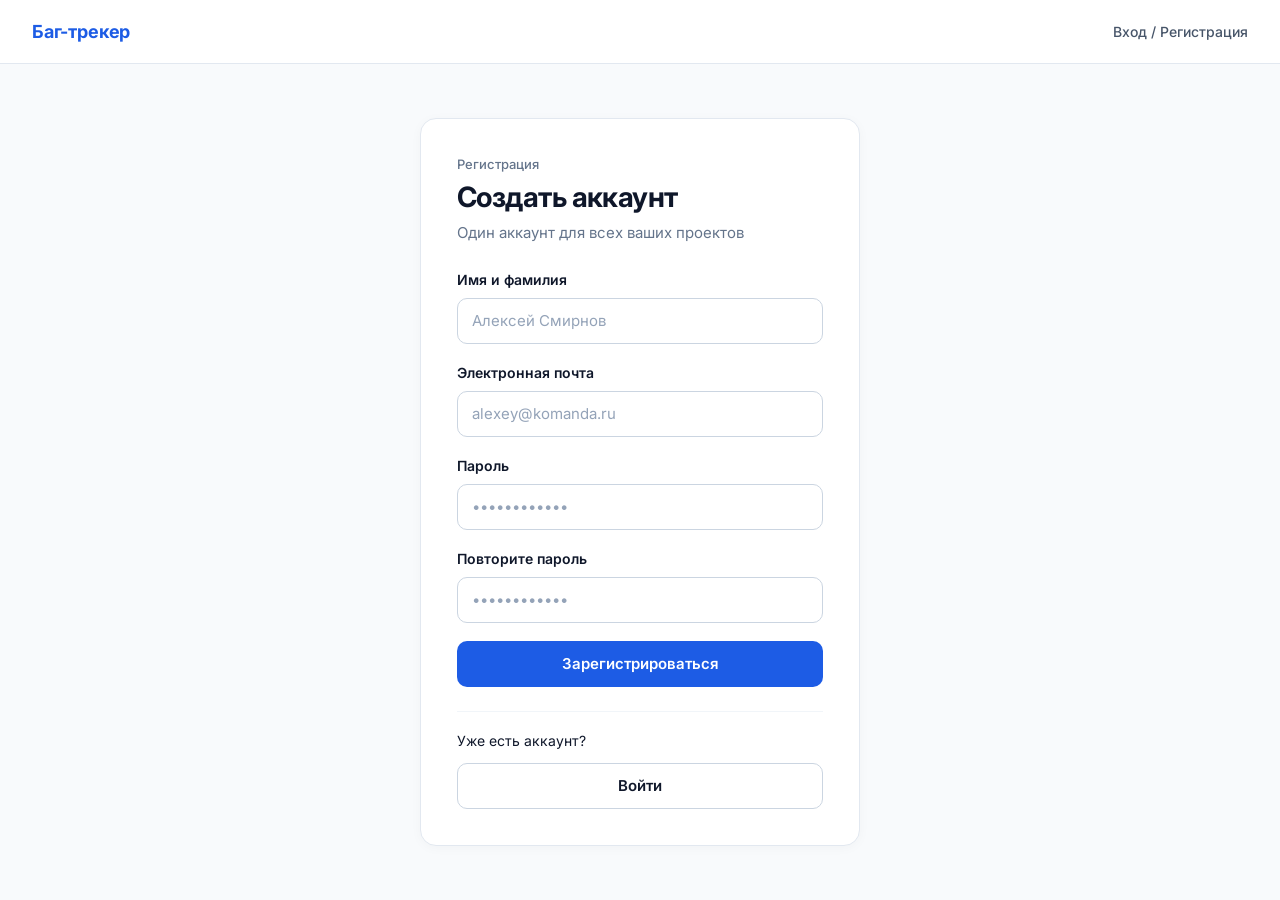
==== frontend/index.html @ e82fd739 "add general css + register page" ====
<!DOCTYPE html>
<html lang="ru">
<head>
  <meta charset="UTF-8" />
  <meta http-equiv="refresh" content="0; url=register.html" />
  <title>Баг-трекер</title>
</head>
<body>
  <script>
    window.location.replace('register.html');
  </script>
</body>
</html>
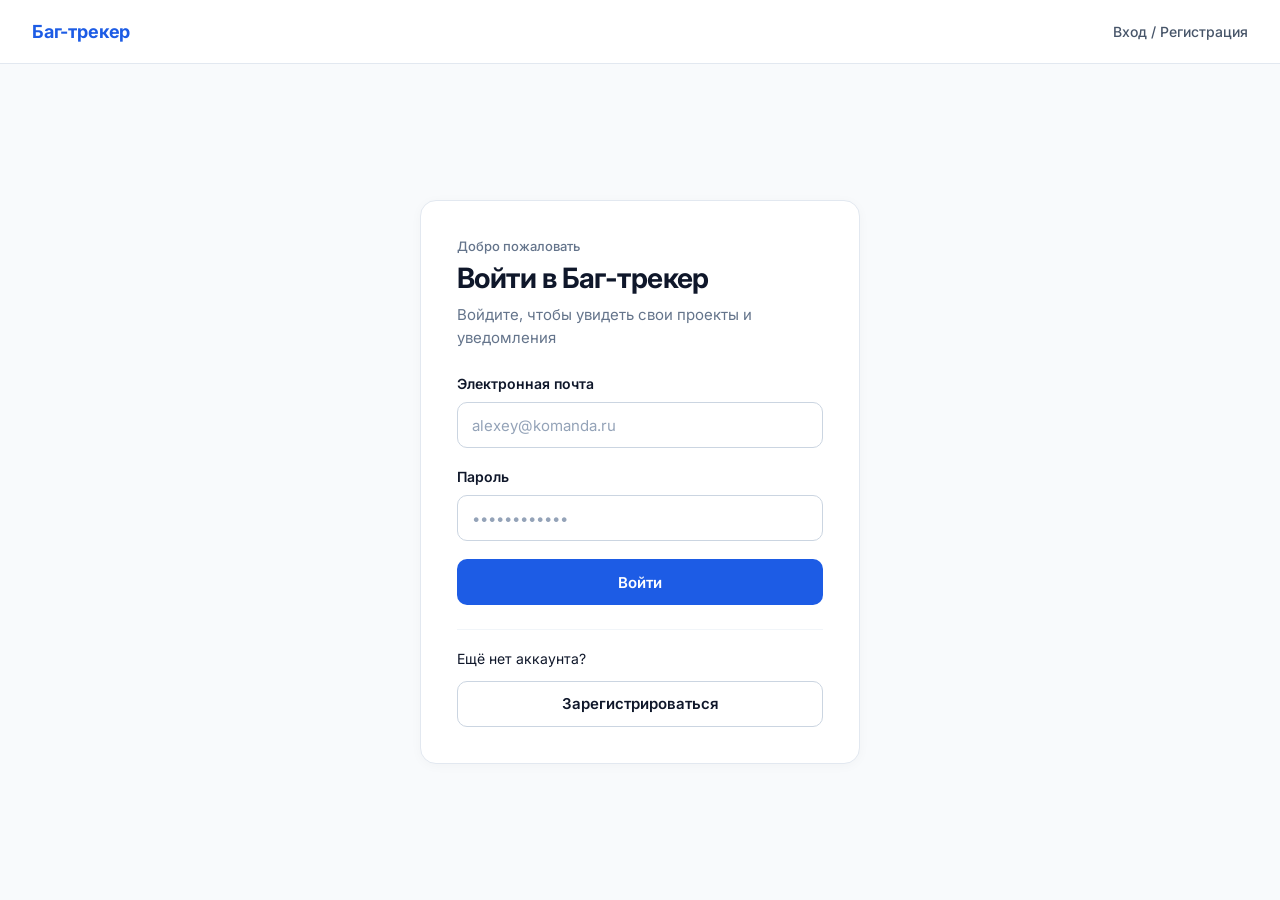
==== commit e5487417: "refactor: move front files to frond directory" ====
--- a/frontend/index.html
+++ b/frontend/index.html
@@ -2,12 +2,20 @@
 <html lang="ru">
 <head>
   <meta charset="UTF-8" />
-  <meta http-equiv="refresh" content="0; url=register.html" />
+  <meta name="viewport" content="width=device-width, initial-scale=1.0" />
   <title>Баг-трекер</title>
+  <link rel="stylesheet" href="css/style.css" />
 </head>
 <body>
+  <main class="page-center">
+    <p class="card-subtitle">Загрузка...</p>
+  </main>
+
+  <script src="js/api.js"></script>
   <script>
-    window.location.replace('register.html');
+    apiRequest('/api/auth/me')
+      .then(() => window.location.replace('home.html'))
+      .catch(() => window.location.replace('login.html'));
   </script>
 </body>
 </html>
--- a/frontend/css/style.css
+++ b/frontend/css/style.css
@@ -0,0 +1,697 @@
+@import url('https://fonts.googleapis.com/css2?family=Inter:wght@400;500;600;700&display=swap');
+
+:root {
+  --bg-page: #f8fafc;
+  --bg-card: #ffffff;
+  --text-primary: #0f172a;
+  --text-secondary: #64748b;
+  --border-light: #e2e8f0;
+  --border-input: #cbd5e1;
+
+  --primary: #1d5ce5;
+  --primary-hover: #174cc2;
+  --primary-ring: rgba(29, 92, 229, 0.14);
+
+  --danger-bg: #fef2f2;
+  --danger-border: #fecaca;
+  --danger-title: #991b1b;
+  --danger-text: #dc2626;
+
+  --success-bg: #ecfdf5;
+  --success-border: #a7f3d0;
+  --success-text: #065f46;
+
+  --info-bg: #eff6ff;
+  --info-border: #bfdbfe;
+  --info-text: #1e40af;
+
+  --radius-card: 16px;
+  --radius-control: 10px;
+  --shadow-card: 0 2px 12px rgba(15, 23, 42, 0.03);
+}
+
+*,
+*::before,
+*::after {
+  box-sizing: border-box;
+}
+
+body {
+  margin: 0;
+  min-height: 100vh;
+  display: flex;
+  flex-direction: column;
+  font-family: 'Inter', -apple-system, BlinkMacSystemFont, 'Segoe UI', Roboto, sans-serif;
+  background-color: var(--bg-page);
+  color: var(--text-primary);
+  line-height: 1.5;
+  -webkit-font-smoothing: antialiased;
+}
+
+.site-header {
+  width: 100%;
+  height: 64px;
+  padding: 0 32px;
+  background-color: #ffffff;
+  border-bottom: 1px solid var(--border-light);
+  display: flex;
+  align-items: center;
+  justify-content: space-between;
+}
+
+.brand {
+  font-size: 18px;
+  font-weight: 700;
+  color: var(--primary);
+  text-decoration: none;
+  letter-spacing: -0.01em;
+}
+
+.header-nav {
+  font-size: 14px;
+  font-weight: 500;
+  color: #475569;
+  text-decoration: none;
+}
+
+.header-nav:hover {
+  color: var(--primary);
+}
+
+.page-center {
+  flex: 1;
+  display: flex;
+  align-items: center;
+  justify-content: center;
+  padding: 32px 16px;
+}
+
+.card {
+  width: 100%;
+  max-width: 440px;
+  background: var(--bg-card);
+  border: 1px solid var(--border-light);
+  border-radius: var(--radius-card);
+  box-shadow: var(--shadow-card);
+  padding: 36px;
+}
+
+.eyebrow {
+  margin: 0 0 6px;
+  font-size: 13px;
+  font-weight: 500;
+  color: var(--text-secondary);
+}
+
+.card-title {
+  margin: 0 0 8px;
+  font-size: 28px;
+  font-weight: 700;
+  line-height: 1.2;
+  letter-spacing: -0.02em;
+}
+
+.card-subtitle {
+  margin: 0 0 24px;
+  font-size: 15px;
+  color: var(--text-secondary);
+}
+
+.alert {
+  padding: 12px 16px;
+  border-radius: var(--radius-control);
+  margin-bottom: 20px;
+  font-size: 14px;
+  border: 1px solid transparent;
+}
+
+.alert[hidden] {
+  display: none;
+}
+
+.alert--error {
+  background-color: var(--danger-bg);
+  border-color: var(--danger-border);
+  color: var(--danger-text);
+}
+
+.alert--error .alert-title {
+  color: var(--danger-title);
+}
+
+.alert--success {
+  background-color: var(--success-bg);
+  border-color: var(--success-border);
+  color: var(--success-text);
+}
+
+.alert--info {
+  background-color: var(--info-bg);
+  border-color: var(--info-border);
+  color: var(--info-text);
+}
+
+.alert-title {
+  display: block;
+  font-weight: 600;
+  margin-bottom: 2px;
+}
+
+.form-group {
+  margin-bottom: 18px;
+}
+
+.label-row {
+  display: flex;
+  justify-content: space-between;
+  align-items: baseline;
+  gap: 8px;
+  margin-bottom: 8px;
+}
+
+.form-label {
+  font-size: 14px;
+  font-weight: 600;
+  color: var(--text-primary);
+}
+
+.field-error {
+  font-size: 13px;
+  font-weight: 500;
+  color: var(--danger-text);
+}
+
+.form-input {
+  width: 100%;
+  height: 46px;
+  padding: 10px 14px;
+  font-family: inherit;
+  font-size: 15px;
+  color: var(--text-primary);
+  background-color: #ffffff;
+  border: 1px solid var(--border-input);
+  border-radius: var(--radius-control);
+  outline: none;
+  transition: border-color 0.15s, box-shadow 0.15s;
+}
+
+.form-input::placeholder {
+  color: #94a3b8;
+}
+
+.form-input:focus {
+  border-color: var(--primary);
+  box-shadow: 0 0 0 3px var(--primary-ring);
+}
+
+.form-input.is-invalid {
+  border-color: var(--danger-text);
+}
+
+.btn {
+  display: inline-flex;
+  align-items: center;
+  justify-content: center;
+  height: 46px;
+  padding: 0 20px;
+  font-family: inherit;
+  font-size: 15px;
+  font-weight: 600;
+  border-radius: var(--radius-control);
+  border: 1px solid transparent;
+  cursor: pointer;
+  text-decoration: none;
+  transition: background-color 0.15s, border-color 0.15s, opacity 0.15s;
+}
+
+.btn:disabled {
+  opacity: 0.65;
+  cursor: not-allowed;
+}
+
+.btn--full {
+  width: 100%;
+}
+
+.btn--primary {
+  background-color: var(--primary);
+  color: #ffffff;
+}
+
+.btn--primary:hover:not(:disabled) {
+  background-color: var(--primary-hover);
+}
+
+.btn--secondary {
+  background-color: #ffffff;
+  border-color: var(--border-input);
+  color: var(--text-primary);
+}
+
+.btn--secondary:hover:not(:disabled) {
+  background-color: var(--bg-page);
+}
+
+.card-divider {
+  margin: 24px 0 18px;
+  border: 0;
+  border-top: 1px solid #f1f5f9;
+}
+
+.footer-prompt {
+  margin: 0 0 12px;
+  font-size: 14px;
+  color: var(--text-primary);
+}
+
+.info-box {
+  background-color: var(--bg-page);
+  border: 1px solid var(--border-light);
+  border-radius: var(--radius-control);
+  padding: 16px;
+  margin-bottom: 20px;
+}
+
+.info-row {
+  display: flex;
+  justify-content: space-between;
+  align-items: center;
+  gap: 12px;
+  padding: 8px 0;
+  border-bottom: 1px solid var(--border-light);
+  font-size: 14px;
+}
+
+.info-row:first-child {
+  padding-top: 0;
+}
+
+.info-row:last-child {
+  border-bottom: none;
+  padding-bottom: 0;
+}
+
+.info-key {
+  color: var(--text-secondary);
+}
+
+.info-value {
+  font-weight: 600;
+  word-break: break-all;
+  text-align: right;
+}
+
+@media (max-width: 480px) {
+  .site-header {
+    padding: 0 16px;
+  }
+
+  .card {
+    padding: 24px 20px;
+  }
+
+  .card-title {
+    font-size: 24px;
+  }
+}
+
+.app-layout {
+  display: flex;
+  min-height: 100vh;
+  width: 100%;
+}
+
+.sidebar {
+  width: 248px;
+  flex-shrink: 0;
+  background-color: #0f172a;
+  color: #cbd5e1;
+  display: flex;
+  flex-direction: column;
+  padding: 20px 14px;
+}
+
+.sidebar-brand {
+  display: block;
+  padding: 6px 12px 20px;
+  font-size: 18px;
+  font-weight: 700;
+  color: #ffffff;
+  text-decoration: none;
+  border-bottom: 1px solid #1e293b;
+  margin-bottom: 16px;
+}
+
+.sidebar-nav {
+  display: flex;
+  flex-direction: column;
+  gap: 4px;
+}
+
+.sidebar-link {
+  display: flex;
+  align-items: center;
+  padding: 10px 12px;
+  border-radius: 8px;
+  font-size: 14px;
+  font-weight: 500;
+  color: #cbd5e1;
+  text-decoration: none;
+  transition: background-color 0.15s, color 0.15s;
+}
+
+.sidebar-link:hover {
+  background-color: #1e293b;
+  color: #ffffff;
+}
+
+.sidebar-link.is-active {
+  background-color: var(--primary);
+  color: #ffffff;
+}
+
+.sidebar-section-title {
+  margin: 24px 12px 8px;
+  font-size: 11px;
+  font-weight: 600;
+  letter-spacing: 0.06em;
+  text-transform: uppercase;
+  color: #64748b;
+}
+
+.sidebar-empty {
+  margin: 4px 12px;
+  font-size: 13px;
+  color: #64748b;
+}
+
+.app-main {
+  flex: 1;
+  min-width: 0;
+  display: flex;
+  flex-direction: column;
+}
+
+.topbar {
+  height: 64px;
+  padding: 0 32px;
+  background-color: #ffffff;
+  border-bottom: 1px solid var(--border-light);
+  display: flex;
+  align-items: center;
+  justify-content: flex-end;
+  gap: 16px;
+}
+
+.topbar-user {
+  font-size: 14px;
+  font-weight: 600;
+  color: var(--text-primary);
+}
+
+.btn--sm {
+  height: 36px;
+  padding: 0 14px;
+  font-size: 14px;
+}
+
+.btn--danger {
+  background-color: #dc2626;
+  color: #ffffff;
+}
+
+.btn--danger:hover:not(:disabled) {
+  background-color: #b91c1c;
+}
+
+.btn--danger-outline {
+  background-color: #ffffff;
+  border-color: #fca5a5;
+  color: #dc2626;
+}
+
+.btn--danger-outline:hover:not(:disabled) {
+  background-color: #fef2f2;
+}
+
+.content {
+  width: 100%;
+  max-width: 1040px;
+  padding: 28px 32px 48px;
+}
+
+.breadcrumbs {
+  margin: 0 0 8px;
+  font-size: 13px;
+  color: var(--text-secondary);
+}
+
+.breadcrumbs a {
+  color: var(--text-secondary);
+  text-decoration: none;
+}
+
+.breadcrumbs a:hover {
+  color: var(--primary);
+}
+
+.page-header {
+  display: flex;
+  justify-content: space-between;
+  align-items: flex-start;
+  flex-wrap: wrap;
+  gap: 16px;
+  margin-bottom: 24px;
+}
+
+.page-title {
+  margin: 0 0 6px;
+  font-size: 28px;
+  font-weight: 700;
+  letter-spacing: -0.02em;
+}
+
+.page-subtitle {
+  margin: 0;
+  font-size: 15px;
+  color: var(--text-secondary);
+}
+
+.section-heading {
+  display: flex;
+  align-items: center;
+  gap: 10px;
+  margin: 0 0 16px;
+  font-size: 18px;
+  font-weight: 700;
+}
+
+.count-pill {
+  display: inline-flex;
+  align-items: center;
+  justify-content: center;
+  min-width: 24px;
+  height: 24px;
+  padding: 0 8px;
+  border-radius: 999px;
+  background-color: #e2e8f0;
+  color: #334155;
+  font-size: 12px;
+  font-weight: 700;
+}
+
+.panel {
+  background-color: #ffffff;
+  border: 1px solid var(--border-light);
+  border-radius: var(--radius-card);
+  padding: 24px;
+  margin-bottom: 20px;
+}
+
+.panel--narrow {
+  max-width: 680px;
+}
+
+.panel--danger {
+  border-color: var(--danger-border);
+}
+
+.panel-title {
+  margin: 0 0 12px;
+  font-size: 17px;
+  font-weight: 700;
+}
+
+.project-grid {
+  display: grid;
+  grid-template-columns: repeat(auto-fill, minmax(320px, 1fr));
+  gap: 16px;
+}
+
+.project-card {
+  background-color: #ffffff;
+  border: 1px solid var(--border-light);
+  border-radius: var(--radius-card);
+  padding: 22px;
+  display: flex;
+  flex-direction: column;
+  justify-content: space-between;
+  gap: 16px;
+}
+
+.project-card-top {
+  display: flex;
+  justify-content: space-between;
+  align-items: flex-start;
+  gap: 12px;
+}
+
+.project-card-title {
+  margin: 0;
+  font-size: 18px;
+  font-weight: 700;
+  color: var(--text-primary);
+}
+
+.project-card-desc {
+  margin: 8px 0 0;
+  font-size: 14px;
+  color: var(--text-secondary);
+  white-space: pre-wrap;
+}
+
+.project-card-footer {
+  display: flex;
+  justify-content: space-between;
+  align-items: center;
+  padding-top: 14px;
+  border-top: 1px solid #f1f5f9;
+}
+
+.role-badge {
+  display: inline-block;
+  padding: 4px 10px;
+  border-radius: 999px;
+  font-size: 12px;
+  font-weight: 600;
+  background-color: #eff6ff;
+  color: var(--primary);
+  white-space: nowrap;
+}
+
+.text-link {
+  font-size: 14px;
+  font-weight: 600;
+  color: var(--primary);
+  text-decoration: none;
+}
+
+.text-link:hover {
+  text-decoration: underline;
+}
+
+.empty-state {
+  background-color: #ffffff;
+  border: 1px dashed var(--border-input);
+  border-radius: var(--radius-card);
+  padding: 40px 24px;
+  text-align: center;
+}
+
+.empty-state-title {
+  margin: 0 0 8px;
+  font-size: 18px;
+  font-weight: 700;
+}
+
+.empty-state-text {
+  margin: 0 0 20px;
+  font-size: 14px;
+  color: var(--text-secondary);
+}
+
+.form-textarea {
+  width: 100%;
+  min-height: 112px;
+  padding: 12px 14px;
+  font-family: inherit;
+  font-size: 15px;
+  color: var(--text-primary);
+  background-color: #ffffff;
+  border: 1px solid var(--border-input);
+  border-radius: var(--radius-control);
+  resize: vertical;
+  outline: none;
+  transition: border-color 0.15s, box-shadow 0.15s;
+}
+
+.form-textarea:focus {
+  border-color: var(--primary);
+  box-shadow: 0 0 0 3px var(--primary-ring);
+}
+
+.form-textarea.is-invalid {
+  border-color: var(--danger-text);
+}
+
+.form-actions {
+  display: flex;
+  flex-wrap: wrap;
+  gap: 12px;
+  margin-top: 24px;
+}
+
+.tabs {
+  display: flex;
+  gap: 8px;
+  border-bottom: 1px solid var(--border-light);
+  margin-bottom: 24px;
+}
+
+.tab-item {
+  padding: 10px 16px;
+  font-size: 14px;
+  font-weight: 600;
+  color: var(--text-secondary);
+  text-decoration: none;
+  border-bottom: 2px solid transparent;
+  margin-bottom: -1px;
+}
+
+.tab-item.is-active {
+  color: var(--primary);
+  border-bottom-color: var(--primary);
+}
+
+.meta-line {
+  display: flex;
+  flex-wrap: wrap;
+  align-items: center;
+  gap: 10px;
+  margin-top: 6px;
+  font-size: 14px;
+  color: var(--text-secondary);
+}
+
+.project-description-full {
+  margin: 0 0 20px;
+  font-size: 15px;
+  color: var(--text-primary);
+  white-space: pre-wrap;
+}
+
+@media (max-width: 768px) {
+  .app-layout {
+    flex-direction: column;
+  }
+
+  .sidebar {
+    width: 100%;
+  }
+
+  .topbar,
+  .content {
+    padding-left: 16px;
+    padding-right: 16px;
+  }
+}
